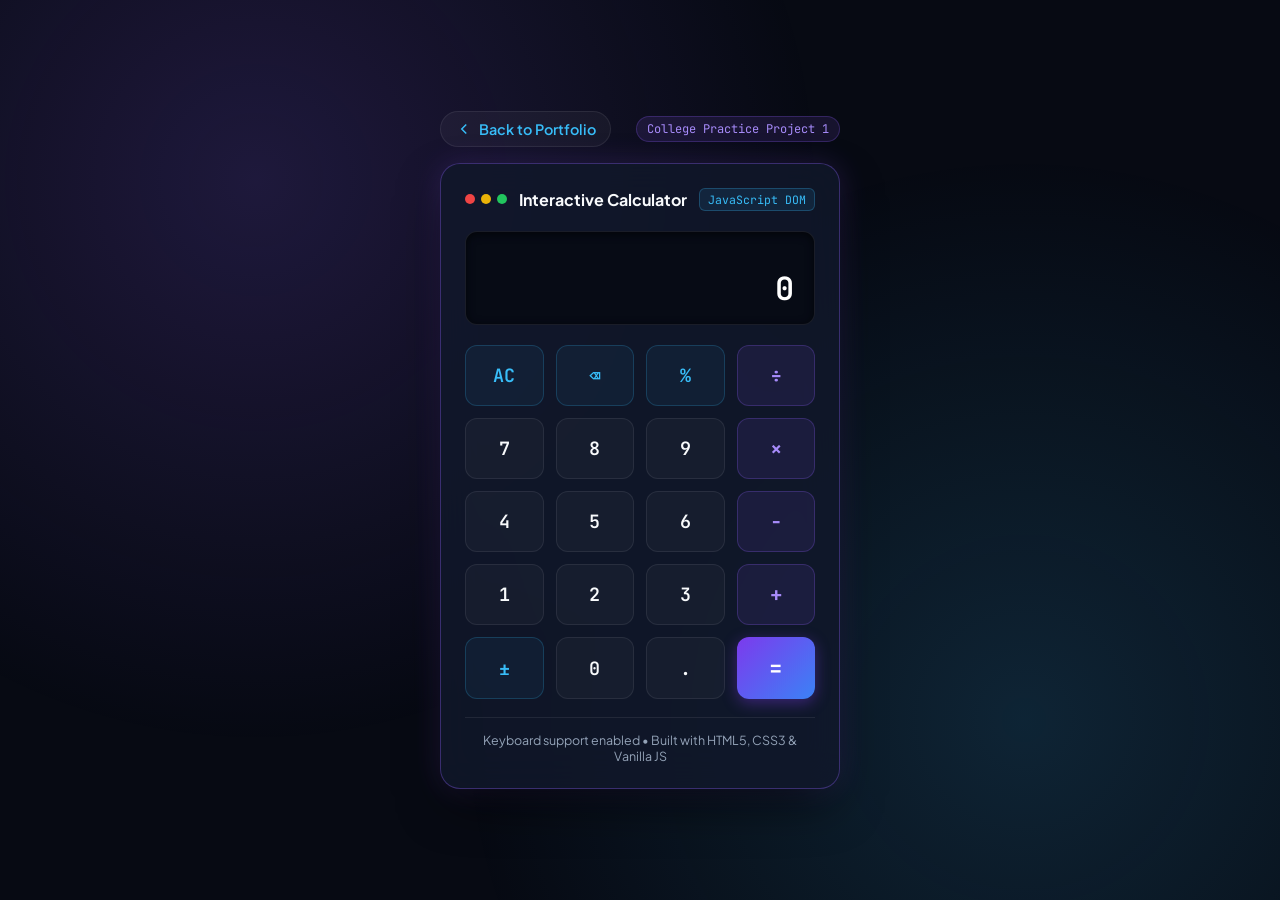
==== projects/calculator/index.html @ 5e67866b "feat(projects): add interactive calculator and taskmate to-do practice projects" ====
<!DOCTYPE html>
<html lang="en">
<head>
  <meta charset="UTF-8">
  <meta name="viewport" content="width=device-width, initial-scale=1.0">
  <title>Interactive Calculator | Frontend Practice Project</title>
  <link rel="preconnect" href="https://fonts.googleapis.com">
  <link rel="preconnect" href="https://fonts.gstatic.com" crossorigin>
  <link href="https://fonts.googleapis.com/css2?family=JetBrains+Mono:wght@400;600&family=Plus+Jakarta+Sans:wght@500;600;700&display=swap" rel="stylesheet">
  <link rel="stylesheet" href="style.css">
</head>
<body>
  <div class="ambient-glow" aria-hidden="true"></div>

  <main class="calculator-wrapper">
    <!-- Navigation Back Link -->
    <div class="top-nav">
      <a href="../../index.html#projects" class="back-link">
        <svg viewBox="0 0 24 24" width="18" height="18" fill="none" stroke="currentColor" stroke-width="2">
          <polyline points="15 18 9 12 15 6"></polyline>
        </svg>
        <span>Back to Portfolio</span>
      </a>
      <span class="project-pill">College Practice Project 1</span>
    </div>

    <!-- Calculator Card -->
    <div class="calculator-card">
      <div class="card-header">
        <div class="window-dots">
          <span></span>
          <span></span>
          <span></span>
        </div>
        <h1 class="card-title">Interactive Calculator</h1>
        <span class="badge">JavaScript DOM</span>
      </div>

      <!-- Display -->
      <div class="calculator-display">
        <div id="previous-operand" class="previous-operand" aria-live="polite"></div>
        <div id="current-operand" class="current-operand" aria-live="polite">0</div>
      </div>

      <!-- Keypad -->
      <div class="calculator-keypad">
        <button type="button" class="btn btn-action" data-action="all-clear">AC</button>
        <button type="button" class="btn btn-action" data-action="delete">⌫</button>
        <button type="button" class="btn btn-action" data-action="percent">%</button>
        <button type="button" class="btn btn-operator" data-operator="÷">÷</button>

        <button type="button" class="btn btn-number" data-number="7">7</button>
        <button type="button" class="btn btn-number" data-number="8">8</button>
        <button type="button" class="btn btn-number" data-number="9">9</button>
        <button type="button" class="btn btn-operator" data-operator="×">×</button>

        <button type="button" class="btn btn-number" data-number="4">4</button>
        <button type="button" class="btn btn-number" data-number="5">5</button>
        <button type="button" class="btn btn-number" data-number="6">6</button>
        <button type="button" class="btn btn-operator" data-operator="-">−</button>

        <button type="button" class="btn btn-number" data-number="1">1</button>
        <button type="button" class="btn btn-number" data-number="2">2</button>
        <button type="button" class="btn btn-number" data-number="3">3</button>
        <button type="button" class="btn btn-operator" data-operator="+">+</button>

        <button type="button" class="btn btn-action" data-action="negate">±</button>
        <button type="button" class="btn btn-number" data-number="0">0</button>
        <button type="button" class="btn btn-number" data-number=".">.</button>
        <button type="button" class="btn btn-equals" data-action="calculate">=</button>
      </div>

      <!-- Footer Info -->
      <div class="calculator-footer">
        <p>Keyboard support enabled &bull; Built with HTML5, CSS3 &amp; Vanilla JS</p>
      </div>
    </div>
  </main>

  <script src="script.js"></script>
</body>
</html>
---- projects/calculator/style.css ----
/* ==========================================================================
   Interactive Calculator Stylesheet
   Matches Dhwani Jadav's Cyber & Dark Navy Portfolio Aesthetic
   ========================================================================== */

:root {
  --bg-primary: #070a13;
  --bg-secondary: #0d1222;
  --bg-card: rgba(17, 24, 43, 0.85);
  --border-subtle: rgba(255, 255, 255, 0.08);
  --border-accent: rgba(139, 92, 246, 0.35);
  --accent-purple: #8b5cf6;
  --accent-violet: #a78bfa;
  --accent-blue: #3b82f6;
  --accent-cyan: #38bdf8;
  --text-main: #f8fafc;
  --text-muted: #94a3b8;
  --font-sans: 'Plus Jakarta Sans', -apple-system, BlinkMacSystemFont, sans-serif;
  --font-mono: 'JetBrains Mono', Consolas, monospace;
}

*, *::before, *::after {
  box-sizing: border-box;
  margin: 0;
  padding: 0;
}

body {
  font-family: var(--font-sans);
  background-color: var(--bg-primary);
  color: var(--text-main);
  min-height: 100vh;
  display: flex;
  align-items: center;
  justify-content: center;
  padding: 24px 16px;
  position: relative;
  overflow-x: hidden;
}

/* Ambient Glow */
.ambient-glow {
  position: fixed;
  inset: 0;
  background: 
    radial-gradient(circle at 20% 20%, rgba(139, 92, 246, 0.18), transparent 45%),
    radial-gradient(circle at 80% 80%, rgba(56, 189, 248, 0.15), transparent 45%);
  pointer-events: none;
  z-index: 0;
}

.calculator-wrapper {
  position: relative;
  z-index: 1;
  width: 100%;
  max-width: 400px;
}

/* Top Nav */
.top-nav {
  display: flex;
  align-items: center;
  justify-content: space-between;
  margin-bottom: 16px;
}

.back-link {
  display: inline-flex;
  align-items: center;
  gap: 6px;
  color: var(--accent-cyan);
  text-decoration: none;
  font-size: 0.9rem;
  font-weight: 600;
  padding: 8px 14px;
  background: rgba(255, 255, 255, 0.04);
  border: 1px solid var(--border-subtle);
  border-radius: 9999px;
  transition: all 0.2s ease;
}

.back-link:hover {
  background: rgba(56, 189, 248, 0.12);
  border-color: var(--accent-cyan);
  transform: translateX(-3px);
}

.project-pill {
  font-size: 0.75rem;
  font-family: var(--font-mono);
  color: var(--accent-violet);
  background: rgba(139, 92, 246, 0.12);
  border: 1px solid rgba(139, 92, 246, 0.25);
  padding: 4px 10px;
  border-radius: 9999px;
}

/* Calculator Card */
.calculator-card {
  background: var(--bg-card);
  border: 1px solid var(--border-accent);
  border-radius: 20px;
  padding: 24px;
  backdrop-filter: blur(20px);
  box-shadow: 0 20px 50px -10px rgba(0, 0, 0, 0.7), 0 0 30px rgba(139, 92, 246, 0.2);
}

.card-header {
  display: flex;
  align-items: center;
  justify-content: space-between;
  margin-bottom: 20px;
}

.window-dots {
  display: flex;
  gap: 6px;
}

.window-dots span {
  width: 10px;
  height: 10px;
  border-radius: 50%;
}

.window-dots span:nth-child(1) { background: #ef4444; }
.window-dots span:nth-child(2) { background: #eab308; }
.window-dots span:nth-child(3) { background: #22c55e; }

.card-title {
  font-size: 1rem;
  font-weight: 700;
  color: var(--text-main);
}

.badge {
  font-size: 0.72rem;
  font-family: var(--font-mono);
  padding: 3px 8px;
  background: rgba(56, 189, 248, 0.1);
  border: 1px solid rgba(56, 189, 248, 0.25);
  color: var(--accent-cyan);
  border-radius: 6px;
}

/* Display */
.calculator-display {
  background: rgba(7, 10, 19, 0.85);
  border: 1px solid var(--border-subtle);
  border-radius: 12px;
  padding: 16px 20px;
  min-height: 90px;
  display: flex;
  flex-direction: column;
  justify-content: flex-end;
  align-items: flex-end;
  word-break: break-all;
  margin-bottom: 20px;
  box-shadow: inset 0 2px 8px rgba(0, 0, 0, 0.6);
}

#previous-operand {
  font-family: var(--font-mono);
  color: var(--text-muted);
  font-size: 0.95rem;
  min-height: 22px;
}

#current-operand {
  font-family: var(--font-mono);
  color: #ffffff;
  font-size: 2rem;
  font-weight: 600;
  line-height: 1.2;
}

/* Keypad Grid */
.calculator-keypad {
  display: grid;
  grid-template-columns: repeat(4, 1fr);
  gap: 12px;
  margin-bottom: 18px;
}

.btn {
  font-family: var(--font-mono);
  font-size: 1.15rem;
  font-weight: 600;
  padding: 16px 0;
  border-radius: 12px;
  border: 1px solid var(--border-subtle);
  background: rgba(255, 255, 255, 0.03);
  color: var(--text-main);
  cursor: pointer;
  transition: all 0.15s ease;
  user-select: none;
}

.btn:hover {
  transform: translateY(-2px);
  box-shadow: 0 4px 12px rgba(0, 0, 0, 0.4);
}

.btn:active {
  transform: translateY(0);
}

.btn-number:hover {
  background: rgba(255, 255, 255, 0.08);
  border-color: rgba(255, 255, 255, 0.2);
}

.btn-action {
  color: var(--accent-cyan);
  background: rgba(56, 189, 248, 0.06);
  border-color: rgba(56, 189, 248, 0.2);
}

.btn-action:hover {
  background: rgba(56, 189, 248, 0.15);
  border-color: var(--accent-cyan);
}

.btn-operator {
  color: var(--accent-violet);
  background: rgba(139, 92, 246, 0.1);
  border-color: rgba(139, 92, 246, 0.25);
  font-size: 1.3rem;
}

.btn-operator:hover {
  background: rgba(139, 92, 246, 0.22);
  border-color: var(--accent-purple);
  box-shadow: 0 0 15px rgba(139, 92, 246, 0.35);
}

.btn-equals {
  background: linear-gradient(135deg, #7c3aed 0%, #3b82f6 100%);
  color: #ffffff;
  border: none;
  font-size: 1.4rem;
  box-shadow: 0 4px 15px rgba(124, 58, 237, 0.4);
}

.btn-equals:hover {
  box-shadow: 0 6px 20px rgba(124, 58, 237, 0.6);
  transform: translateY(-2px);
}

/* Footer Info */
.calculator-footer {
  text-align: center;
  font-size: 0.78rem;
  color: var(--text-muted);
  border-top: 1px solid var(--border-subtle);
  padding-top: 14px;
}

/* Responsive Media Query */
@media (max-width: 440px) {
  .calculator-card {
    padding: 18px;
  }

  .btn {
    padding: 13px 0;
    font-size: 1.05rem;
  }

  #current-operand {
    font-size: 1.65rem;
  }
}
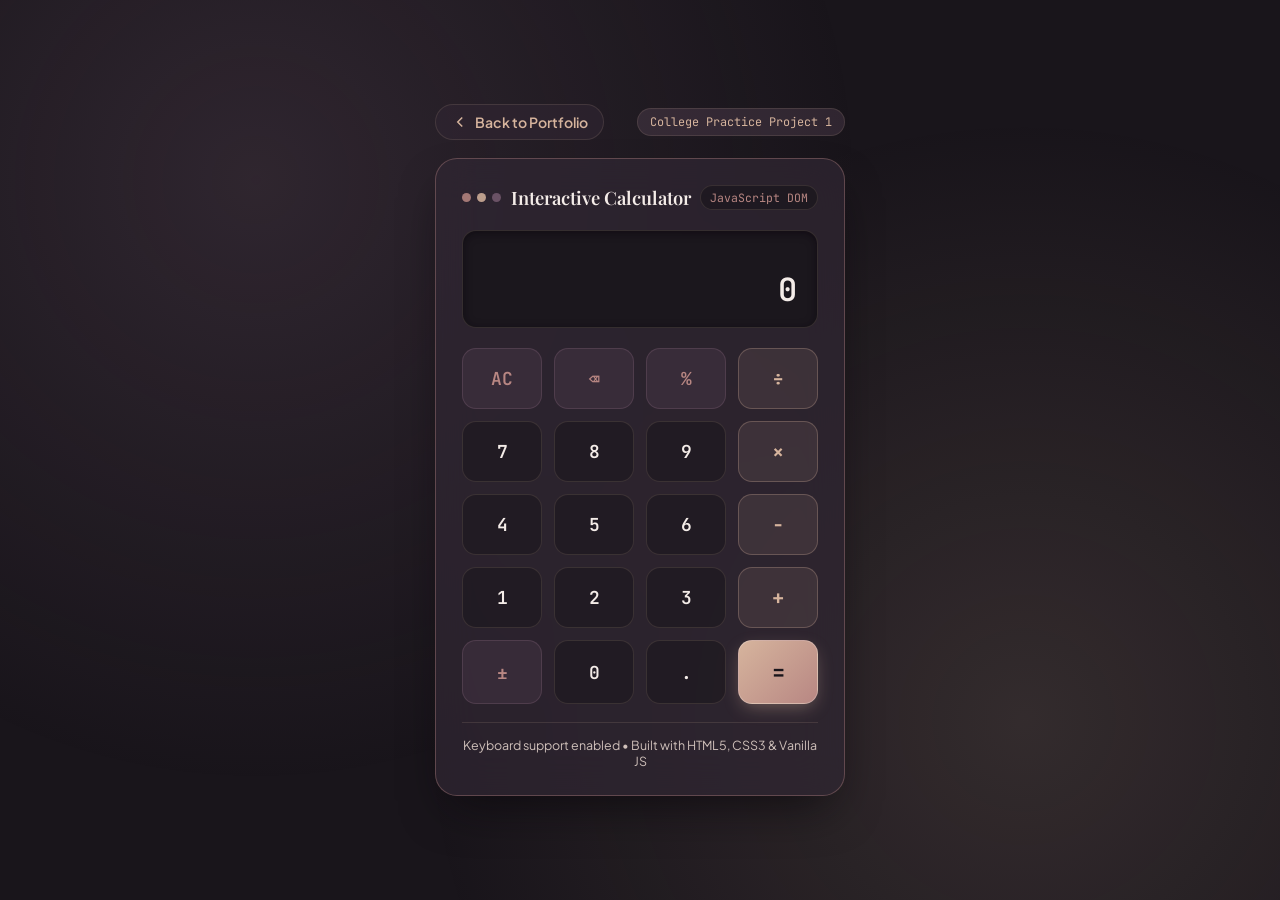
==== commit d498edeb: "Update portfolio design and contact section" ====
--- a/projects/calculator/index.html
+++ b/projects/calculator/index.html
@@ -6,7 +6,7 @@
   <title>Interactive Calculator | Frontend Practice Project</title>
   <link rel="preconnect" href="https://fonts.googleapis.com">
   <link rel="preconnect" href="https://fonts.gstatic.com" crossorigin>
-  <link href="https://fonts.googleapis.com/css2?family=JetBrains+Mono:wght@400;600&family=Plus+Jakarta+Sans:wght@500;600;700&display=swap" rel="stylesheet">
+  <link href="https://fonts.googleapis.com/css2?family=JetBrains+Mono:wght@400;600&family=Playfair+Display:wght@600&family=Plus+Jakarta+Sans:wght@500;600;700&display=swap" rel="stylesheet">
   <link rel="stylesheet" href="style.css">
 </head>
 <body>
@@ -80,3 +80,4 @@
   <script src="script.js"></script>
 </body>
 </html>
+
--- a/projects/calculator/style.css
+++ b/projects/calculator/style.css
@@ -1,20 +1,20 @@
 /* ==========================================================================
    Interactive Calculator Stylesheet
-   Matches Dhwani Jadav's Cyber & Dark Navy Portfolio Aesthetic
+   Design Direction: Dusty Plum — Rose Gold (Editorial Refined Glass)
    ========================================================================== */
 
 :root {
-  --bg-primary: #070a13;
-  --bg-secondary: #0d1222;
-  --bg-card: rgba(17, 24, 43, 0.85);
-  --border-subtle: rgba(255, 255, 255, 0.08);
-  --border-accent: rgba(139, 92, 246, 0.35);
-  --accent-purple: #8b5cf6;
-  --accent-violet: #a78bfa;
-  --accent-blue: #3b82f6;
-  --accent-cyan: #38bdf8;
-  --text-main: #f8fafc;
-  --text-muted: #94a3b8;
+  --bg-primary: #19151B;
+  --bg-surface: #302632;
+  --bg-card: rgba(48, 38, 50, 0.74);
+  --border-subtle: rgba(214, 180, 157, 0.14);
+  --border-accent: rgba(184, 135, 131, 0.38);
+  --accent-mauve: #765B70;
+  --accent-dusty-rose: #B88783;
+  --accent-rose-gold: #D6B49D;
+  --text-main: #F4ECE8;
+  --text-muted: #CFC0BA;
+  --font-display: 'Playfair Display', Georgia, serif;
   --font-sans: 'Plus Jakarta Sans', -apple-system, BlinkMacSystemFont, sans-serif;
   --font-mono: 'JetBrains Mono', Consolas, monospace;
 }
@@ -38,13 +38,13 @@
   overflow-x: hidden;
 }
 
-/* Ambient Glow */
+/* Soft Atmospheric Silk Bloom */
 .ambient-glow {
   position: fixed;
   inset: 0;
   background: 
-    radial-gradient(circle at 20% 20%, rgba(139, 92, 246, 0.18), transparent 45%),
-    radial-gradient(circle at 80% 80%, rgba(56, 189, 248, 0.15), transparent 45%);
+    radial-gradient(circle at 20% 20%, rgba(118, 91, 112, 0.24), transparent 48%),
+    radial-gradient(circle at 80% 80%, rgba(214, 180, 157, 0.14), transparent 48%);
   pointer-events: none;
   z-index: 0;
 }
@@ -53,7 +53,7 @@
   position: relative;
   z-index: 1;
   width: 100%;
-  max-width: 400px;
+  max-width: 410px;
 }
 
 /* Top Nav */
@@ -61,37 +61,38 @@
   display: flex;
   align-items: center;
   justify-content: space-between;
-  margin-bottom: 16px;
+  margin-bottom: 18px;
 }
 
 .back-link {
   display: inline-flex;
   align-items: center;
   gap: 6px;
-  color: var(--accent-cyan);
+  color: var(--accent-rose-gold);
   text-decoration: none;
-  font-size: 0.9rem;
-  font-weight: 600;
-  padding: 8px 14px;
-  background: rgba(255, 255, 255, 0.04);
+  font-size: 0.88rem;
+  font-weight: 600;
+  padding: 8px 15px;
+  background: rgba(48, 38, 50, 0.65);
   border: 1px solid var(--border-subtle);
   border-radius: 9999px;
-  transition: all 0.2s ease;
+  transition: all 0.25s ease;
 }
 
 .back-link:hover {
-  background: rgba(56, 189, 248, 0.12);
-  border-color: var(--accent-cyan);
+  background: var(--accent-rose-gold);
+  border-color: var(--accent-rose-gold);
+  color: #19151B;
   transform: translateX(-3px);
 }
 
 .project-pill {
-  font-size: 0.75rem;
-  font-family: var(--font-mono);
-  color: var(--accent-violet);
-  background: rgba(139, 92, 246, 0.12);
-  border: 1px solid rgba(139, 92, 246, 0.25);
-  padding: 4px 10px;
+  font-size: 0.74rem;
+  font-family: var(--font-mono);
+  color: var(--accent-rose-gold);
+  background: rgba(118, 91, 112, 0.26);
+  border: 1px solid var(--border-subtle);
+  padding: 5px 12px;
   border-radius: 9999px;
 }
 
@@ -99,10 +100,10 @@
 .calculator-card {
   background: var(--bg-card);
   border: 1px solid var(--border-accent);
-  border-radius: 20px;
-  padding: 24px;
+  border-radius: 22px;
+  padding: 26px;
   backdrop-filter: blur(20px);
-  box-shadow: 0 20px 50px -10px rgba(0, 0, 0, 0.7), 0 0 30px rgba(139, 92, 246, 0.2);
+  box-shadow: 0 22px 48px -16px rgba(9, 6, 11, 0.76);
 }
 
 .card-header {
@@ -118,57 +119,59 @@
 }
 
 .window-dots span {
-  width: 10px;
-  height: 10px;
+  width: 9px;
+  height: 9px;
   border-radius: 50%;
-}
-
-.window-dots span:nth-child(1) { background: #ef4444; }
-.window-dots span:nth-child(2) { background: #eab308; }
-.window-dots span:nth-child(3) { background: #22c55e; }
+  opacity: 0.85;
+}
+
+.window-dots span:nth-child(1) { background: var(--accent-dusty-rose); }
+.window-dots span:nth-child(2) { background: var(--accent-rose-gold); }
+.window-dots span:nth-child(3) { background: var(--accent-mauve); }
 
 .card-title {
-  font-size: 1rem;
-  font-weight: 700;
+  font-family: var(--font-display);
+  font-size: 1.15rem;
+  font-weight: 600;
   color: var(--text-main);
 }
 
 .badge {
   font-size: 0.72rem;
   font-family: var(--font-mono);
-  padding: 3px 8px;
-  background: rgba(56, 189, 248, 0.1);
-  border: 1px solid rgba(56, 189, 248, 0.25);
-  color: var(--accent-cyan);
-  border-radius: 6px;
+  padding: 4px 9px;
+  background: rgba(25, 21, 27, 0.62);
+  border: 1px solid var(--border-subtle);
+  color: var(--accent-dusty-rose);
+  border-radius: 9999px;
 }
 
 /* Display */
 .calculator-display {
-  background: rgba(7, 10, 19, 0.85);
-  border: 1px solid var(--border-subtle);
-  border-radius: 12px;
-  padding: 16px 20px;
-  min-height: 90px;
+  background: rgba(25, 21, 27, 0.82);
+  border: 1px solid var(--border-subtle);
+  border-radius: 14px;
+  padding: 18px 20px;
+  min-height: 92px;
   display: flex;
   flex-direction: column;
   justify-content: flex-end;
   align-items: flex-end;
   word-break: break-all;
   margin-bottom: 20px;
-  box-shadow: inset 0 2px 8px rgba(0, 0, 0, 0.6);
+  box-shadow: inset 0 2px 8px rgba(9, 6, 11, 0.55);
 }
 
 #previous-operand {
   font-family: var(--font-mono);
   color: var(--text-muted);
-  font-size: 0.95rem;
+  font-size: 0.92rem;
   min-height: 22px;
 }
 
 #current-operand {
   font-family: var(--font-mono);
-  color: #ffffff;
+  color: var(--text-main);
   font-size: 2rem;
   font-weight: 600;
   line-height: 1.2;
@@ -184,21 +187,21 @@
 
 .btn {
   font-family: var(--font-mono);
-  font-size: 1.15rem;
+  font-size: 1.12rem;
   font-weight: 600;
   padding: 16px 0;
-  border-radius: 12px;
-  border: 1px solid var(--border-subtle);
-  background: rgba(255, 255, 255, 0.03);
+  border-radius: 14px;
+  border: 1px solid var(--border-subtle);
+  background: rgba(25, 21, 27, 0.5);
   color: var(--text-main);
   cursor: pointer;
-  transition: all 0.15s ease;
+  transition: all 0.18s ease;
   user-select: none;
 }
 
 .btn:hover {
   transform: translateY(-2px);
-  box-shadow: 0 4px 12px rgba(0, 0, 0, 0.4);
+  box-shadow: 0 6px 14px rgba(9, 6, 11, 0.4);
 }
 
 .btn:active {
@@ -206,44 +209,43 @@
 }
 
 .btn-number:hover {
-  background: rgba(255, 255, 255, 0.08);
-  border-color: rgba(255, 255, 255, 0.2);
+  background: rgba(118, 91, 112, 0.25);
+  border-color: var(--border-accent);
 }
 
 .btn-action {
-  color: var(--accent-cyan);
-  background: rgba(56, 189, 248, 0.06);
-  border-color: rgba(56, 189, 248, 0.2);
+  color: var(--accent-dusty-rose);
+  background: rgba(118, 91, 112, 0.18);
+  border-color: rgba(118, 91, 112, 0.38);
 }
 
 .btn-action:hover {
-  background: rgba(56, 189, 248, 0.15);
-  border-color: var(--accent-cyan);
+  background: rgba(118, 91, 112, 0.34);
+  border-color: var(--accent-rose-gold);
 }
 
 .btn-operator {
-  color: var(--accent-violet);
-  background: rgba(139, 92, 246, 0.1);
-  border-color: rgba(139, 92, 246, 0.25);
-  font-size: 1.3rem;
+  color: var(--accent-rose-gold);
+  background: rgba(214, 180, 157, 0.1);
+  border-color: rgba(214, 180, 157, 0.28);
+  font-size: 1.28rem;
 }
 
 .btn-operator:hover {
-  background: rgba(139, 92, 246, 0.22);
-  border-color: var(--accent-purple);
-  box-shadow: 0 0 15px rgba(139, 92, 246, 0.35);
+  background: rgba(214, 180, 157, 0.22);
+  border-color: var(--accent-rose-gold);
 }
 
 .btn-equals {
-  background: linear-gradient(135deg, #7c3aed 0%, #3b82f6 100%);
-  color: #ffffff;
-  border: none;
-  font-size: 1.4rem;
-  box-shadow: 0 4px 15px rgba(124, 58, 237, 0.4);
+  background: linear-gradient(135deg, #D6B49D 0%, #B88783 100%);
+  color: #19151B;
+  border: 1px solid rgba(244, 236, 232, 0.28);
+  font-size: 1.38rem;
+  box-shadow: 0 6px 18px -4px rgba(214, 180, 157, 0.42);
 }
 
 .btn-equals:hover {
-  box-shadow: 0 6px 20px rgba(124, 58, 237, 0.6);
+  box-shadow: 0 10px 24px -4px rgba(214, 180, 157, 0.56);
   transform: translateY(-2px);
 }
 
